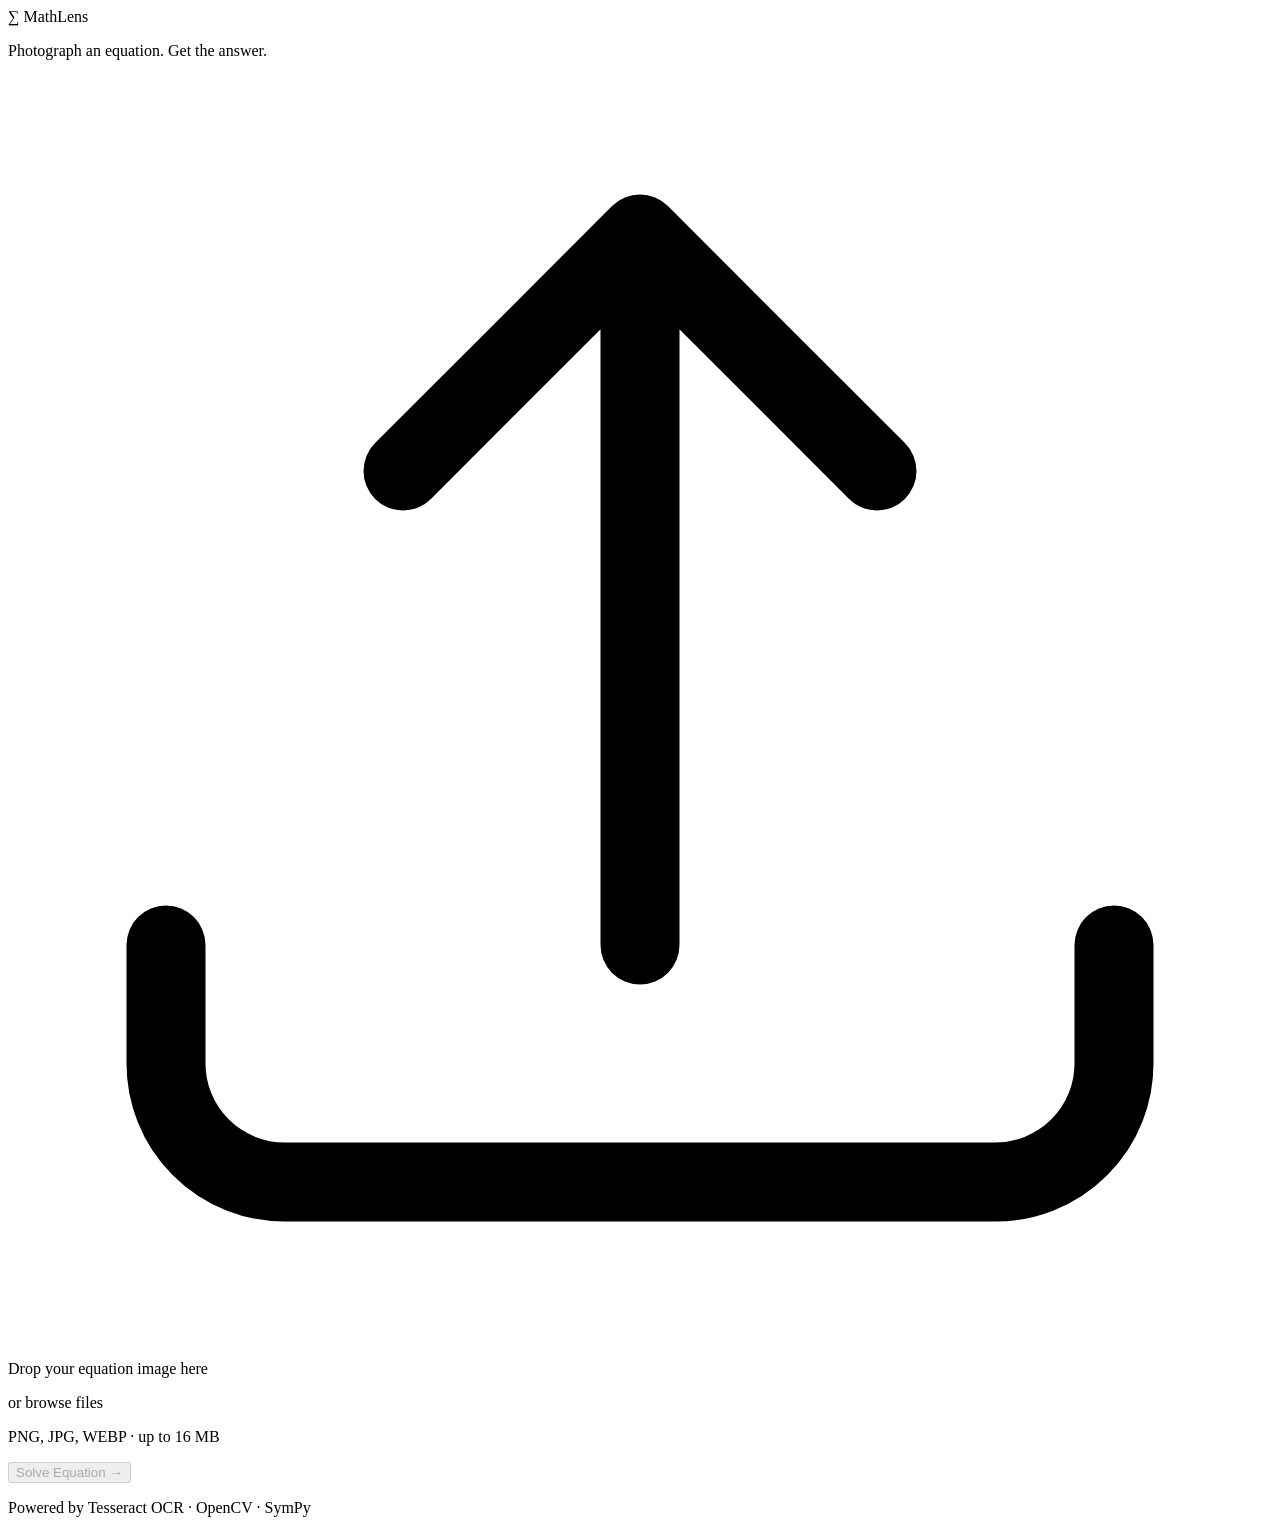
==== templates/index.html @ b2aa02e2 "Add main HTML template for Math Equation Solver This HTML file serves as the main template for the M" ====
<!DOCTYPE html>
<html lang="en">
<head>
  <meta charset="UTF-8" />
  <meta name="viewport" content="width=device-width, initial-scale=1.0" />
  <title>Math Equation Solver</title>
  <link rel="preconnect" href="https://fonts.googleapis.com" />
  <link rel="preconnect" href="https://fonts.gstatic.com" crossorigin />
  <link href="https://fonts.googleapis.com/css2?family=DM+Mono:ital,wght@0,300;0,400;0,500;1,300&family=Instrument+Serif:ital@0;1&display=swap" rel="stylesheet" />
  <link rel="stylesheet" href="/static/style.css" />
</head>
<body>

  <div class="bg-grid"></div>

  <header class="site-header">
    <div class="logo">
      <span class="logo-symbol">∑</span>
      <span class="logo-text">MathLens</span>
    </div>
    <p class="tagline">Photograph an equation. Get the answer.</p>
  </header>

  <main class="main-content">

    <!-- Upload card -->
    <section class="card upload-card" id="uploadSection">
      <div
        class="drop-zone"
        id="dropZone"
        role="button"
        aria-label="Click or drag to upload an image"
        tabindex="0"
      >
        <div class="drop-icon">
          <svg viewBox="0 0 24 24" fill="none" stroke="currentColor" stroke-width="1.5">
            <path stroke-linecap="round" stroke-linejoin="round"
              d="M3 16.5v2.25A2.25 2.25 0 005.25 21h13.5A2.25 2.25 0 0021 18.75V16.5m-13.5-9L12 3m0 0l4.5 4.5M12 3v13.5" />
          </svg>
        </div>
        <p class="drop-primary">Drop your equation image here</p>
        <p class="drop-secondary">or <span class="link-look">browse files</span></p>
        <p class="drop-hint">PNG, JPG, WEBP · up to 16 MB</p>
        <input type="file" id="fileInput" accept="image/*" hidden />
      </div>

      <!-- Preview -->
      <div class="preview-wrap" id="previewWrap" hidden>
        <img id="previewImg" alt="Uploaded equation preview" />
        <button class="btn-ghost" id="changeBtn" type="button">Change image</button>
      </div>

      <button class="btn-solve" id="solveBtn" type="button" disabled>
        <span class="btn-label">Solve Equation</span>
        <span class="btn-icon">→</span>
      </button>
    </section>

    <!-- Result card -->
    <section class="card result-card" id="resultCard" hidden>

      <div class="result-block detected-block">
        <p class="result-label">Detected Equation</p>
        <p class="result-value" id="detectedEq">—</p>
      </div>

      <div class="result-divider"></div>

      <div class="result-block solution-block">
        <p class="result-label">Solution</p>
        <pre class="result-value solution-value" id="solutionVal">—</pre>
      </div>

      <button class="btn-ghost reset-btn" id="resetBtn" type="button">Solve another</button>
    </section>

    <!-- Error card -->
    <section class="card error-card" id="errorCard" hidden>
      <div class="error-icon">✕</div>
      <p class="error-title">Could not solve</p>
      <p class="error-msg" id="errorMsg">An unknown error occurred.</p>
      <button class="btn-ghost" id="errorResetBtn" type="button">Try again</button>
    </section>

  </main>

  <footer class="site-footer">
    <p>Powered by Tesseract OCR · OpenCV · SymPy</p>
  </footer>

  <script src="/static/script.js"></script>
</body>
</html>
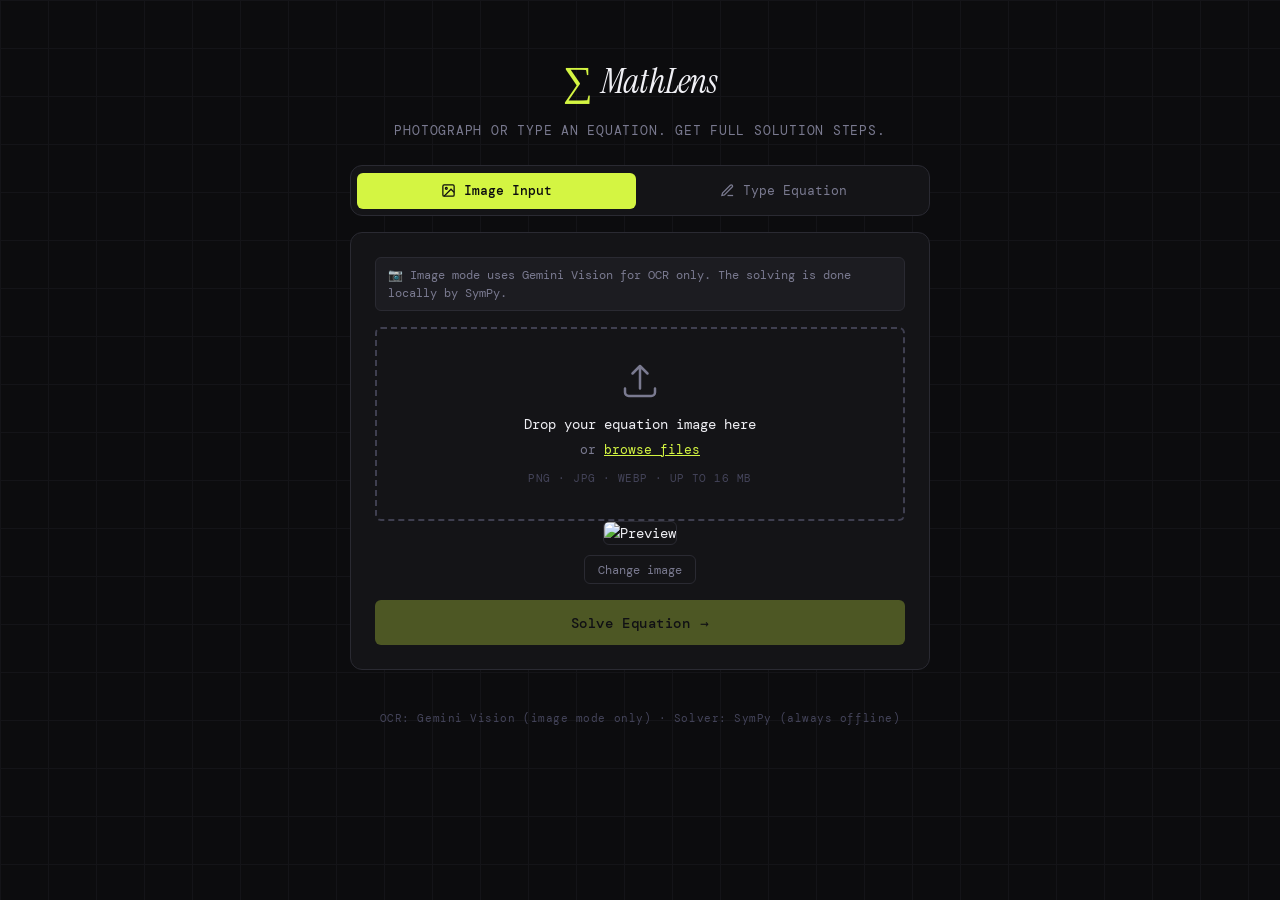
==== commit 1e0346ff: "Revamp index.html with new features and content Updated the title and tagline, added mode toggle for" ====
--- a/templates/index.html
+++ b/templates/index.html
@@ -3,14 +3,13 @@
 <head>
   <meta charset="UTF-8" />
   <meta name="viewport" content="width=device-width, initial-scale=1.0" />
-  <title>Math Equation Solver</title>
+  <title>MathLens</title>
   <link rel="preconnect" href="https://fonts.googleapis.com" />
   <link rel="preconnect" href="https://fonts.gstatic.com" crossorigin />
-  <link href="https://fonts.googleapis.com/css2?family=DM+Mono:ital,wght@0,300;0,400;0,500;1,300&family=Instrument+Serif:ital@0;1&display=swap" rel="stylesheet" />
+  <link href="https://fonts.googleapis.com/css2?family=DM+Mono:wght@300;400;500&family=Instrument+Serif:ital@0;1&display=swap" rel="stylesheet" />
   <link rel="stylesheet" href="/static/style.css" />
 </head>
 <body>
-
   <div class="bg-grid"></div>
 
   <header class="site-header">
@@ -18,77 +17,194 @@
       <span class="logo-symbol">∑</span>
       <span class="logo-text">MathLens</span>
     </div>
-    <p class="tagline">Photograph an equation. Get the answer.</p>
+    <p class="tagline">Photograph or type an equation. Get full solution steps.</p>
   </header>
 
   <main class="main-content">
 
-    <!-- Upload card -->
-    <section class="card upload-card" id="uploadSection">
-      <div
-        class="drop-zone"
-        id="dropZone"
-        role="button"
-        aria-label="Click or drag to upload an image"
-        tabindex="0"
-      >
+    <!-- Mode Toggle -->
+    <div class="mode-toggle">
+      <button class="mode-btn active" id="modeImage" onclick="switchMode('image')">
+        <svg viewBox="0 0 24 24" fill="none" stroke="currentColor" stroke-width="2">
+          <rect x="3" y="3" width="18" height="18" rx="2"/>
+          <circle cx="8.5" cy="8.5" r="1.5"/>
+          <path d="M21 15l-5-5L5 21"/>
+        </svg>
+        Image Input
+      </button>
+      <button class="mode-btn" id="modeText" onclick="switchMode('text')">
+        <svg viewBox="0 0 24 24" fill="none" stroke="currentColor" stroke-width="2">
+          <path d="M12 20h9"/>
+          <path d="M16.5 3.5a2.121 2.121 0 013 3L7 19l-4 1 1-4L16.5 3.5z"/>
+        </svg>
+        Type Equation
+      </button>
+    </div>
+
+    <!-- IMAGE INPUT CARD -->
+    <section class="card" id="imageCard">
+      <p class="card-note">📷 Image mode uses Gemini Vision for OCR only. The solving is done locally by SymPy.</p>
+
+      <div class="drop-zone" id="dropZone" role="button" tabindex="0">
         <div class="drop-icon">
           <svg viewBox="0 0 24 24" fill="none" stroke="currentColor" stroke-width="1.5">
             <path stroke-linecap="round" stroke-linejoin="round"
-              d="M3 16.5v2.25A2.25 2.25 0 005.25 21h13.5A2.25 2.25 0 0021 18.75V16.5m-13.5-9L12 3m0 0l4.5 4.5M12 3v13.5" />
+              d="M3 16.5v2.25A2.25 2.25 0 005.25 21h13.5A2.25 2.25 0 0021 18.75V16.5m-13.5-9L12 3m0 0l4.5 4.5M12 3v13.5"/>
           </svg>
         </div>
         <p class="drop-primary">Drop your equation image here</p>
         <p class="drop-secondary">or <span class="link-look">browse files</span></p>
-        <p class="drop-hint">PNG, JPG, WEBP · up to 16 MB</p>
+        <p class="drop-hint">PNG · JPG · WEBP · up to 16 MB</p>
         <input type="file" id="fileInput" accept="image/*" hidden />
       </div>
 
-      <!-- Preview -->
       <div class="preview-wrap" id="previewWrap" hidden>
-        <img id="previewImg" alt="Uploaded equation preview" />
-        <button class="btn-ghost" id="changeBtn" type="button">Change image</button>
-      </div>
-
-      <button class="btn-solve" id="solveBtn" type="button" disabled>
+        <img id="previewImg" alt="Preview" />
+        <button class="btn-ghost" id="changeBtn">Change image</button>
+      </div>
+
+      <button class="btn-solve" id="solveBtnImage" disabled>
         <span class="btn-label">Solve Equation</span>
         <span class="btn-icon">→</span>
       </button>
     </section>
 
-    <!-- Result card -->
+    <!-- TEXT INPUT CARD -->
+    <section class="card" id="textCard" hidden>
+
+      <p class="card-note">⌨️ Text mode is fully offline — no API used. SymPy solves everything locally.</p>
+
+      <!-- Symbol Keyboard -->
+      <div class="sym-keyboard">
+
+        <div class="sym-group">
+          <span class="sym-label">Calculus</span>
+          <div class="sym-row">
+            <button class="sym-btn" data-insert="integrate(" title="Integral">∫</button>
+            <button class="sym-btn" data-insert="diff(" title="Derivative">d/dx</button>
+            <button class="sym-btn" data-insert="limit(" title="Limit">lim</button>
+            <button class="sym-btn" data-insert="Sum(" title="Summation">Σ</button>
+            <button class="sym-btn" data-insert="Product(" title="Product">∏</button>
+          </div>
+        </div>
+
+        <div class="sym-group">
+          <span class="sym-label">Powers &amp; Roots</span>
+          <div class="sym-row">
+            <button class="sym-btn" data-insert="**2" title="Square">x²</button>
+            <button class="sym-btn" data-insert="**3" title="Cube">x³</button>
+            <button class="sym-btn" data-insert="**(" title="Power">xⁿ</button>
+            <button class="sym-btn" data-insert="sqrt(" title="Square root">√</button>
+            <button class="sym-btn" data-insert="cbrt(" title="Cube root">∛</button>
+          </div>
+        </div>
+
+        <div class="sym-group">
+          <span class="sym-label">Brackets</span>
+          <div class="sym-row">
+            <button class="sym-btn" data-insert="(">(</button>
+            <button class="sym-btn" data-insert=")">)</button>
+            <button class="sym-btn" data-insert="[">[</button>
+            <button class="sym-btn" data-insert="]">]</button>
+            <button class="sym-btn" data-insert="/">/</button>
+            <button class="sym-btn" data-insert="Abs(" title="Absolute">|x|</button>
+          </div>
+        </div>
+
+        <div class="sym-group">
+          <span class="sym-label">Trig &amp; Log</span>
+          <div class="sym-row">
+            <button class="sym-btn" data-insert="sin(">sin</button>
+            <button class="sym-btn" data-insert="cos(">cos</button>
+            <button class="sym-btn" data-insert="tan(">tan</button>
+            <button class="sym-btn" data-insert="log(">log</button>
+            <button class="sym-btn" data-insert="ln(">ln</button>
+            <button class="sym-btn" data-insert="exp(">eˣ</button>
+          </div>
+        </div>
+
+        <div class="sym-group">
+          <span class="sym-label">Constants</span>
+          <div class="sym-row">
+            <button class="sym-btn" data-insert="pi">π</button>
+            <button class="sym-btn" data-insert="oo">∞</button>
+            <button class="sym-btn" data-insert="E">e</button>
+            <button class="sym-btn" data-insert="**0.5">^½</button>
+            <button class="sym-btn" data-insert="*">×</button>
+            <button class="sym-btn" data-insert="="> = </button>
+          </div>
+        </div>
+
+      </div>
+
+      <!-- Text Input -->
+      <div class="text-input-wrap">
+        <textarea
+          id="equationInput"
+          class="equation-textarea"
+          placeholder="e.g.  x**2 - 13*x + 42 = 0&#10;      integrate(4*x**3, (x, 0, 4))&#10;      diff(x**3 + 2*x, x)"
+          rows="3"
+          spellcheck="false"
+          autocorrect="off"
+          autocapitalize="off"
+        ></textarea>
+        <button class="clear-btn" id="clearBtn" title="Clear">✕</button>
+      </div>
+
+      <!-- Example chips -->
+      <div class="example-chips">
+        <span class="chip-label">Try:</span>
+        <button class="chip" data-eq="x**2 - 13*x + 42 = 0">Quadratic</button>
+        <button class="chip" data-eq="integrate(4*x**3, (x, 0, 4))">Definite ∫</button>
+        <button class="chip" data-eq="diff(x**3 + 2*x, x)">Derivative</button>
+        <button class="chip" data-eq="(72+929*82) - (28+282*28)">Arithmetic</button>
+        <button class="chip" data-eq="2*x + 5 = 15">Linear</button>
+        <button class="chip" data-eq="integrate(sin(x), x)">∫ sin(x)</button>
+      </div>
+
+      <button class="btn-solve" id="solveBtnText" disabled>
+        <span class="btn-label">Solve Equation</span>
+        <span class="btn-icon">→</span>
+      </button>
+    </section>
+
+    <!-- RESULT CARD -->
     <section class="card result-card" id="resultCard" hidden>
 
-      <div class="result-block detected-block">
-        <p class="result-label">Detected Equation</p>
-        <p class="result-value" id="detectedEq">—</p>
+      <div class="result-header">
+        <span class="result-badge">Solution</span>
+        <button class="btn-ghost" id="copyBtn">Copy</button>
+      </div>
+
+      <div class="result-block">
+        <p class="result-label">Detected / Input Equation</p>
+        <p class="result-value mono" id="detectedEq">—</p>
       </div>
 
       <div class="result-divider"></div>
 
-      <div class="result-block solution-block">
-        <p class="result-label">Solution</p>
-        <pre class="result-value solution-value" id="solutionVal">—</pre>
-      </div>
-
-      <button class="btn-ghost reset-btn" id="resetBtn" type="button">Solve another</button>
-    </section>
-
-    <!-- Error card -->
+      <div class="result-block">
+        <p class="result-label">Full Solution Steps</p>
+        <div class="steps-container" id="stepsContainer"></div>
+      </div>
+
+      <button class="btn-ghost reset-btn" id="resetBtn">Solve another</button>
+    </section>
+
+    <!-- ERROR CARD -->
     <section class="card error-card" id="errorCard" hidden>
       <div class="error-icon">✕</div>
       <p class="error-title">Could not solve</p>
       <p class="error-msg" id="errorMsg">An unknown error occurred.</p>
-      <button class="btn-ghost" id="errorResetBtn" type="button">Try again</button>
+      <button class="btn-ghost" id="errorResetBtn">Try again</button>
     </section>
 
   </main>
 
   <footer class="site-footer">
-    <p>Powered by Tesseract OCR · OpenCV · SymPy</p>
+    <p>OCR: Gemini Vision (image mode only) · Solver: SymPy (always offline)</p>
   </footer>
 
   <script src="/static/script.js"></script>
 </body>
 </html>
-
--- a/static/style.css
+++ b/static/style.css
@@ -0,0 +1,326 @@
+:root {
+  --bg:         #0c0c0e;
+  --surface:    #141417;
+  --surface-2:  #1c1c21;
+  --border:     #2a2a32;
+  --border-lit: #3f3f50;
+  --accent:     #d4f542;
+  --accent-dim: #8faa1a;
+  --text:       #f0f0f5;
+  --muted:      #7a7a90;
+  --dim:        #44445a;
+  --red:        #ff4d6a;
+  --radius:     12px;
+  --radius-sm:  6px;
+  --mono:       "DM Mono", monospace;
+  --serif:      "Instrument Serif", Georgia, serif;
+}
+
+*, *::before, *::after { box-sizing: border-box; margin: 0; padding: 0; }
+
+body {
+  background: var(--bg);
+  color: var(--text);
+  font-family: var(--mono);
+  font-size: 14px;
+  line-height: 1.6;
+  min-height: 100vh;
+  display: flex;
+  flex-direction: column;
+  align-items: center;
+  padding: 0 1rem 4rem;
+}
+
+.bg-grid {
+  position: fixed; inset: 0;
+  background-image:
+    linear-gradient(var(--border) 1px, transparent 1px),
+    linear-gradient(90deg, var(--border) 1px, transparent 1px);
+  background-size: 48px 48px;
+  opacity: 0.3;
+  pointer-events: none;
+  z-index: 0;
+}
+
+/* Header */
+.site-header {
+  position: relative; z-index: 1;
+  text-align: center;
+  padding: 3rem 1rem 1.5rem;
+}
+.logo {
+  display: flex; align-items: center;
+  justify-content: center; gap: 0.5rem;
+  margin-bottom: 0.4rem;
+}
+.logo-symbol {
+  font-family: var(--serif);
+  font-size: 2.6rem; color: var(--accent);
+  animation: pulse 3s ease-in-out infinite;
+}
+.logo-text {
+  font-family: var(--serif);
+  font-style: italic; font-size: 2.2rem;
+  letter-spacing: -0.02em;
+}
+.tagline { color: var(--muted); font-size: 0.8rem; letter-spacing: 0.06em; text-transform: uppercase; }
+
+/* Layout */
+.main-content {
+  position: relative; z-index: 1;
+  width: 100%; max-width: 580px;
+  display: flex; flex-direction: column; gap: 1rem;
+}
+
+/* Mode toggle */
+.mode-toggle {
+  display: grid; grid-template-columns: 1fr 1fr;
+  gap: 0.5rem; background: var(--surface);
+  border: 1px solid var(--border);
+  border-radius: var(--radius);
+  padding: 0.4rem;
+}
+.mode-btn {
+  display: flex; align-items: center; justify-content: center;
+  gap: 0.5rem; padding: 0.6rem 1rem;
+  background: transparent; border: none;
+  border-radius: var(--radius-sm);
+  color: var(--muted); font-family: var(--mono);
+  font-size: 0.82rem; cursor: pointer;
+  transition: all 0.2s;
+}
+.mode-btn svg { width: 15px; height: 15px; }
+.mode-btn.active {
+  background: var(--accent); color: #0c0c0e; font-weight: 500;
+}
+.mode-btn:not(.active):hover { color: var(--text); background: var(--surface-2); }
+
+/* Card */
+.card {
+  background: var(--surface);
+  border: 1px solid var(--border);
+  border-radius: var(--radius);
+  padding: 1.5rem;
+  transition: border-color 0.2s;
+}
+.card-note {
+  font-size: 0.75rem; color: var(--muted);
+  background: var(--surface-2);
+  border: 1px solid var(--border);
+  border-radius: var(--radius-sm);
+  padding: 0.5rem 0.75rem;
+  margin-bottom: 1rem;
+  line-height: 1.5;
+}
+
+/* Drop zone */
+.drop-zone {
+  border: 2px dashed var(--border-lit);
+  border-radius: var(--radius-sm);
+  padding: 2rem 1.5rem;
+  text-align: center; cursor: pointer;
+  transition: border-color 0.2s, background 0.2s;
+  outline: none;
+}
+.drop-zone:hover, .drop-zone:focus, .drop-zone.drag-over {
+  border-color: var(--accent);
+  background: rgba(212,245,66,0.04);
+}
+.drop-icon { width: 40px; height: 40px; margin: 0 auto 0.75rem; color: var(--muted); }
+.drop-icon svg { width: 100%; height: 100%; }
+.drop-zone:hover .drop-icon { color: var(--accent); }
+.drop-primary { font-size: 0.9rem; margin-bottom: 0.2rem; }
+.drop-secondary { color: var(--muted); font-size: 0.8rem; }
+.link-look { color: var(--accent); cursor: pointer; text-decoration: underline; }
+.drop-hint { margin-top: 0.6rem; font-size: 0.68rem; color: var(--dim); letter-spacing: 0.04em; text-transform: uppercase; }
+
+/* Preview */
+.preview-wrap { display: flex; flex-direction: column; align-items: center; gap: 0.6rem; }
+.preview-wrap img { max-width: 100%; max-height: 260px; object-fit: contain; border-radius: var(--radius-sm); border: 1px solid var(--border); }
+
+/* Symbol keyboard */
+.sym-keyboard {
+  display: flex; flex-direction: column; gap: 0.75rem;
+  background: var(--surface-2);
+  border: 1px solid var(--border);
+  border-radius: var(--radius-sm);
+  padding: 0.75rem;
+  margin-bottom: 0.75rem;
+}
+.sym-group { display: flex; flex-direction: column; gap: 0.3rem; }
+.sym-label {
+  font-size: 0.62rem; letter-spacing: 0.08em;
+  text-transform: uppercase; color: var(--dim);
+}
+.sym-row { display: flex; flex-wrap: wrap; gap: 0.35rem; }
+.sym-btn {
+  background: var(--surface);
+  border: 1px solid var(--border);
+  border-radius: var(--radius-sm);
+  color: var(--text);
+  font-family: var(--mono);
+  font-size: 0.8rem;
+  padding: 0.35rem 0.6rem;
+  cursor: pointer;
+  transition: all 0.15s;
+  min-width: 38px; text-align: center;
+}
+.sym-btn:hover { border-color: var(--accent); color: var(--accent); background: rgba(212,245,66,0.06); }
+.sym-btn:active { transform: scale(0.94); }
+
+/* Text input */
+.input-label { font-size: 0.72rem; letter-spacing: 0.08em; text-transform: uppercase; color: var(--muted); margin-bottom: 0.5rem; }
+.text-input-wrap { position: relative; margin-bottom: 0.75rem; }
+.equation-textarea {
+  width: 100%; background: var(--surface-2);
+  border: 1px solid var(--border-lit);
+  border-radius: var(--radius-sm);
+  color: var(--text); font-family: var(--mono);
+  font-size: 1rem; padding: 0.75rem 2.5rem 0.75rem 0.75rem;
+  resize: vertical; outline: none;
+  transition: border-color 0.2s;
+  line-height: 1.7;
+}
+.equation-textarea:focus { border-color: var(--accent); }
+.equation-textarea::placeholder { color: var(--dim); font-size: 0.8rem; }
+.clear-btn {
+  position: absolute; top: 0.5rem; right: 0.5rem;
+  background: transparent; border: none;
+  color: var(--dim); cursor: pointer; font-size: 0.8rem;
+  padding: 0.2rem 0.4rem;
+  transition: color 0.2s;
+}
+.clear-btn:hover { color: var(--red); }
+
+/* Example chips */
+.example-chips {
+  display: flex; flex-wrap: wrap; align-items: center;
+  gap: 0.4rem; margin-bottom: 1rem;
+}
+.chip-label { font-size: 0.7rem; color: var(--dim); margin-right: 0.2rem; }
+.chip {
+  background: transparent; border: 1px solid var(--border);
+  border-radius: 99px; color: var(--muted);
+  font-family: var(--mono); font-size: 0.72rem;
+  padding: 0.2rem 0.65rem; cursor: pointer;
+  transition: all 0.15s;
+}
+.chip:hover { border-color: var(--accent); color: var(--accent); }
+
+/* Solve button */
+.btn-solve {
+  margin-top: 1rem; width: 100%;
+  padding: 0.85rem 1.5rem;
+  background: var(--accent); color: #0c0c0e;
+  border: none; border-radius: var(--radius-sm);
+  font-family: var(--mono); font-size: 0.9rem; font-weight: 500;
+  letter-spacing: 0.04em; cursor: pointer;
+  display: flex; align-items: center; justify-content: center; gap: 0.6rem;
+  transition: background 0.2s, opacity 0.2s, transform 0.1s;
+}
+.btn-solve:hover:not(:disabled) { background: #e0ff4f; transform: translateY(-1px); }
+.btn-solve:active:not(:disabled) { transform: translateY(0); }
+.btn-solve:disabled { opacity: 0.3; cursor: not-allowed; }
+.btn-solve.loading .btn-icon { display: none; }
+.btn-solve.loading .btn-label::after {
+  content: "";
+  display: inline-block; width: 12px; height: 12px;
+  border: 2px solid #0c0c0e; border-top-color: transparent;
+  border-radius: 50%; animation: spin 0.7s linear infinite;
+  margin-left: 0.5rem; vertical-align: middle;
+}
+
+/* Ghost button */
+.btn-ghost {
+  background: transparent; border: 1px solid var(--border);
+  color: var(--muted); padding: 0.35rem 0.8rem;
+  border-radius: var(--radius-sm); font-family: var(--mono);
+  font-size: 0.75rem; cursor: pointer;
+  transition: border-color 0.2s, color 0.2s;
+}
+.btn-ghost:hover { border-color: var(--border-lit); color: var(--text); }
+
+/* Result card */
+.result-card { animation: slideUp 0.3s ease; }
+.result-header {
+  display: flex; justify-content: space-between;
+  align-items: center; margin-bottom: 1rem;
+}
+.result-badge {
+  font-size: 0.7rem; letter-spacing: 0.1em;
+  text-transform: uppercase;
+  background: rgba(212,245,66,0.12);
+  color: var(--accent); border: 1px solid rgba(212,245,66,0.3);
+  padding: 0.2rem 0.6rem; border-radius: 99px;
+}
+.result-label {
+  font-size: 0.68rem; letter-spacing: 0.1em;
+  text-transform: uppercase; color: var(--dim); margin-bottom: 0.4rem;
+}
+.result-value { font-size: 1rem; color: var(--text); word-break: break-all; }
+.result-value.mono { font-family: var(--mono); }
+.result-divider { height: 1px; background: var(--border); margin: 1rem 0; }
+.reset-btn { margin-top: 1.25rem; display: block; }
+
+/* Steps container */
+.steps-container {
+  display: flex; flex-direction: column; gap: 0.6rem;
+}
+.step {
+  display: flex; gap: 0.75rem; align-items: flex-start;
+  padding: 0.75rem;
+  background: var(--surface-2);
+  border: 1px solid var(--border);
+  border-radius: var(--radius-sm);
+  animation: slideUp 0.25s ease both;
+}
+.step-num {
+  min-width: 22px; height: 22px;
+  background: var(--accent); color: #0c0c0e;
+  border-radius: 50%; font-size: 0.7rem; font-weight: 700;
+  display: flex; align-items: center; justify-content: center;
+  flex-shrink: 0; margin-top: 1px;
+}
+.step-body { flex: 1; }
+.step-title { font-size: 0.78rem; color: var(--muted); margin-bottom: 0.2rem; }
+.step-expr {
+  font-family: var(--mono); font-size: 0.95rem;
+  color: var(--accent); word-break: break-all;
+}
+.final-answer {
+  padding: 0.75rem 1rem;
+  background: rgba(212,245,66,0.08);
+  border: 1px solid rgba(212,245,66,0.3);
+  border-radius: var(--radius-sm);
+  text-align: center;
+}
+.final-label { font-size: 0.68rem; letter-spacing: 0.08em; text-transform: uppercase; color: var(--accent-dim); margin-bottom: 0.2rem; }
+.final-value { font-family: var(--mono); font-size: 1.3rem; color: var(--accent); font-weight: 500; }
+
+/* Error card */
+.error-card { text-align: center; animation: slideUp 0.3s ease; }
+.error-icon {
+  width: 38px; height: 38px; border-radius: 50%;
+  background: rgba(255,77,106,0.12); color: var(--red);
+  display: flex; align-items: center; justify-content: center;
+  font-size: 1rem; margin: 0 auto 0.75rem;
+}
+.error-title { font-family: var(--serif); font-size: 1.05rem; margin-bottom: 0.3rem; }
+.error-msg { color: var(--muted); font-size: 0.82rem; margin-bottom: 1rem; }
+
+/* Footer */
+.site-footer {
+  position: relative; z-index: 1;
+  margin-top: 2.5rem; color: var(--dim);
+  font-size: 0.68rem; letter-spacing: 0.05em; text-align: center;
+}
+
+@keyframes spin { to { transform: rotate(360deg); } }
+@keyframes pulse { 0%,100% { opacity:1; } 50% { opacity:0.5; } }
+@keyframes slideUp { from { opacity:0; transform:translateY(10px); } to { opacity:1; transform:translateY(0); } }
+
+@media (max-width: 480px) {
+  .logo-text { font-size: 1.8rem; }
+  .card { padding: 1.1rem; }
+  .sym-btn { font-size: 0.75rem; padding: 0.3rem 0.5rem; min-width: 34px; }
+}
